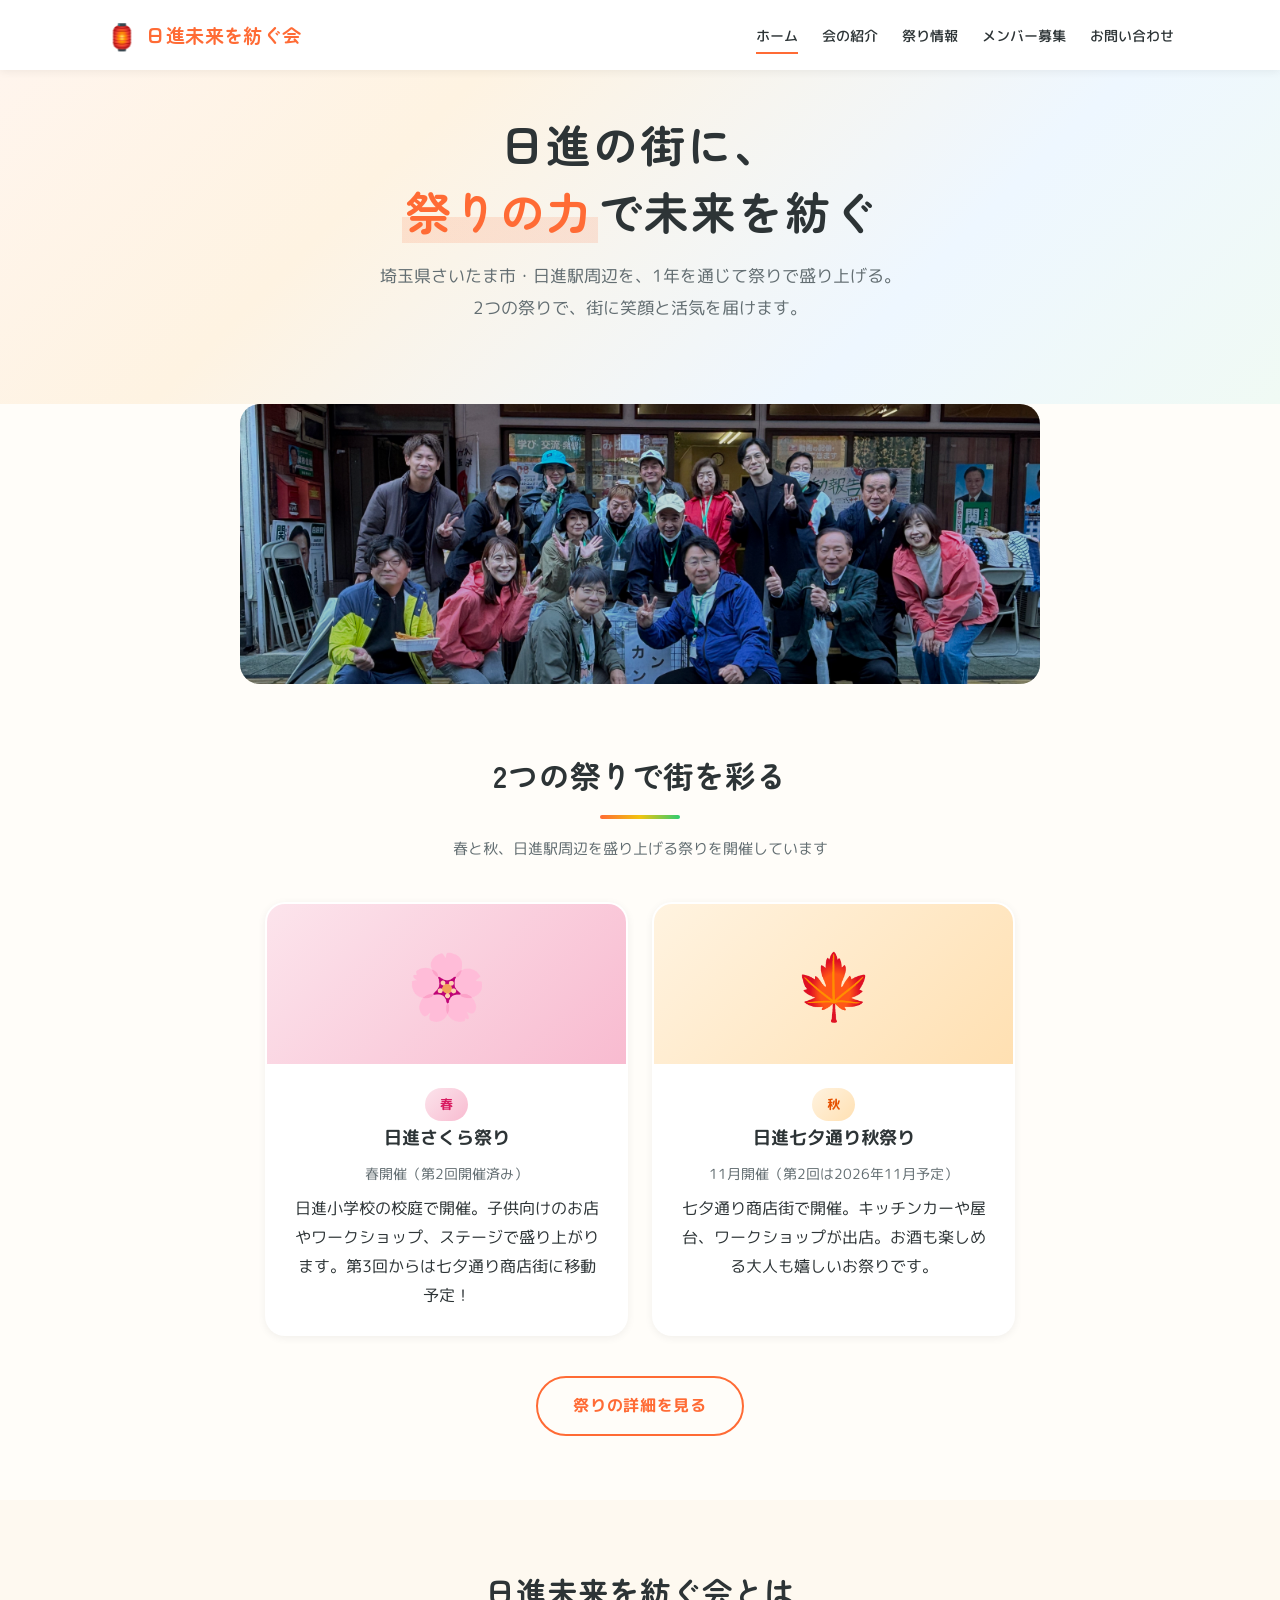
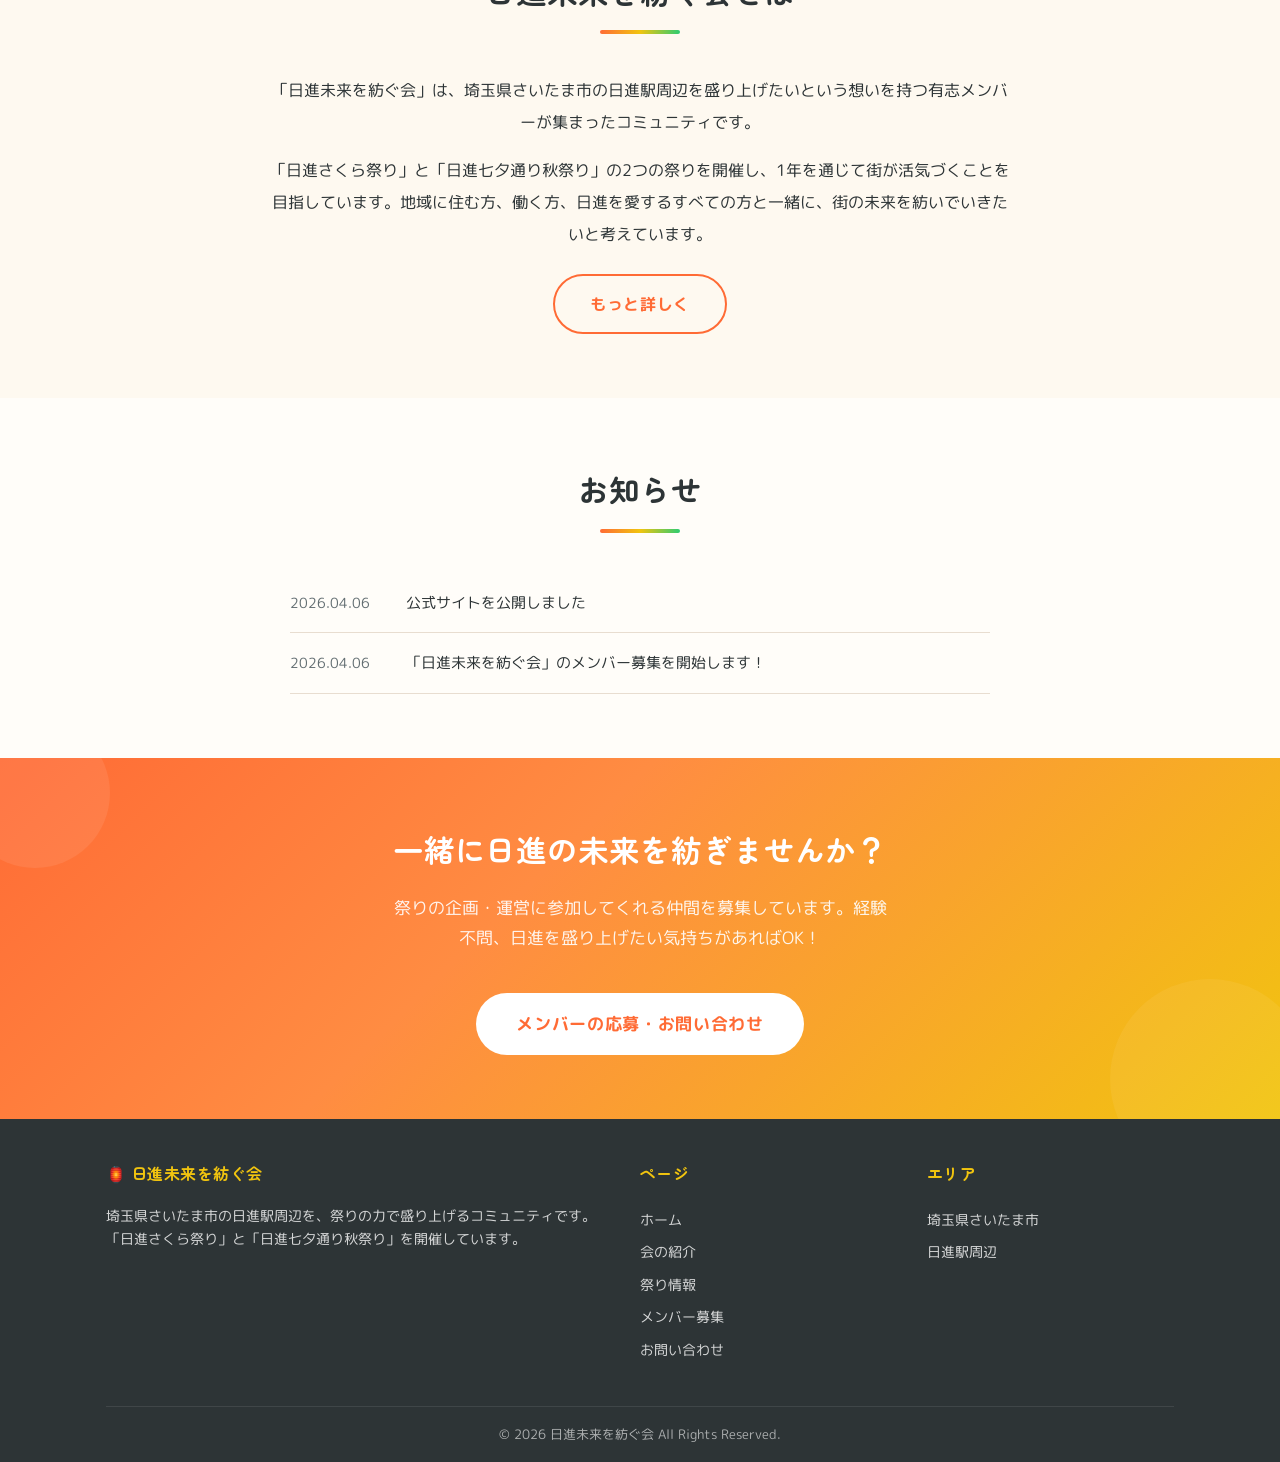
==== index.html @ 4e6a813a "初期版" ====
<!DOCTYPE html>
<html lang="ja">
<head>
  <meta charset="UTF-8">
  <meta name="viewport" content="width=device-width, initial-scale=1.0">
  <meta name="description" content="日進未来を紡ぐ会 - 埼玉県さいたま市日進駅周辺を祭りで盛り上げるコミュニティ。日進さくら祭り・日進七夕通り秋祭りを開催中。メンバー募集中！">
  <title>日進未来を紡ぐ会 | 祭りで街を盛り上げよう</title>
  <link rel="preconnect" href="https://fonts.googleapis.com">
  <link href="https://fonts.googleapis.com/css2?family=M+PLUS+Rounded+1c:wght@400;500;700;800&family=Zen+Maru+Gothic:wght@700&display=swap" rel="stylesheet">
  <link rel="stylesheet" href="css/style.css?v=7">
</head>
<body>

  <!-- ヘッダー -->
  <header class="header">
    <div class="header-inner">
      <a href="index.html" class="logo">
        <span class="logo-icon">🏮</span>
        <span>日進未来を紡ぐ会</span>
      </a>
      <button class="menu-toggle" onclick="document.querySelector('.nav').classList.toggle('open')" aria-label="メニュー">
        <span></span><span></span><span></span>
      </button>
      <nav class="nav">
        <ul class="nav-list">
          <li><a href="index.html" class="active">ホーム</a></li>
          <li><a href="about.html">会の紹介</a></li>
          <li><a href="festivals.html">祭り情報</a></li>
          <li><a href="join.html">メンバー募集</a></li>
          <li><a href="contact.html">お問い合わせ</a></li>
        </ul>
      </nav>
    </div>
  </header>

  <!-- ヒーロー -->
  <section class="hero">
    <div class="hero-text">
      <div class="container hero-content">
        <h1>日進の街に、<br><em>祭りの力</em>で未来を紡ぐ</h1>
        <p class="hero-description">
          埼玉県さいたま市・日進駅周辺を、1年を通じて祭りで盛り上げる。<br>
          2つの祭りで、街に笑顔と活気を届けます。
        </p>
        </div>
    </div>
    <div class="hero-image-wrapper">
      <img src="images/IMG_8781.jpeg" alt="日進未来を紡ぐ会のメンバー集合写真">
      <div class="hero-image-overlay"></div>
    </div>
  </section>

  <!-- 祭り紹介 -->
  <section class="section">
    <div class="container">
      <h2 class="section-title">2つの祭りで街を彩る</h2>
      <p class="section-subtitle">春と秋、日進駅周辺を盛り上げる祭りを開催しています</p>
      <div class="festivals-grid" style="grid-template-columns: repeat(2, 1fr); max-width: 750px; margin: 0 auto;">
        <div class="card festival-card">
          <div class="card-image" style="background: linear-gradient(135deg, #fce4ec, #f8bbd0);">🌸</div>
          <div class="card-body">
            <span class="tag tag-spring">春</span>
            <h3>日進さくら祭り</h3>
            <p class="festival-period">春開催（第2回開催済み）</p>
            <p>日進小学校の校庭で開催。子供向けのお店やワークショップ、ステージで盛り上がります。第3回からは七夕通り商店街に移動予定！</p>
          </div>
        </div>
        <div class="card festival-card">
          <div class="card-image" style="background: linear-gradient(135deg, #fff3e0, #ffe0b2);">🍁</div>
          <div class="card-body">
            <span class="tag tag-autumn">秋</span>
            <h3>日進七夕通り秋祭り</h3>
            <p class="festival-period">11月開催（第2回は2026年11月予定）</p>
            <p>七夕通り商店街で開催。キッチンカーや屋台、ワークショップが出店。お酒も楽しめる大人も嬉しいお祭りです。</p>
          </div>
        </div>
      </div>
      <div style="text-align: center; margin-top: var(--space-lg);">
        <a href="festivals.html" class="btn btn-outline">祭りの詳細を見る</a>
      </div>
    </div>
  </section>

  <!-- 会の紹介サマリー -->
  <section class="section section-alt">
    <div class="container">
      <h2 class="section-title">日進未来を紡ぐ会とは</h2>
      <div class="about-content" style="text-align: center;">
        <p>
          「日進未来を紡ぐ会」は、埼玉県さいたま市の日進駅周辺を盛り上げたいという想いを持つ有志メンバーが集まったコミュニティです。
        </p>
        <p>
          「日進さくら祭り」と「日進七夕通り秋祭り」の2つの祭りを開催し、1年を通じて街が活気づくことを目指しています。地域に住む方、働く方、日進を愛するすべての方と一緒に、街の未来を紡いでいきたいと考えています。
        </p>
        <div style="margin-top: var(--space-md);">
          <a href="about.html" class="btn btn-outline">もっと詳しく</a>
        </div>
      </div>
    </div>
  </section>

  <!-- お知らせ -->
  <section class="section">
    <div class="container">
      <h2 class="section-title">お知らせ</h2>
      <div class="news-list">
        <div class="news-item">
          <span class="news-date">2026.04.06</span>
          <span class="news-text">公式サイトを公開しました</span>
        </div>
        <div class="news-item">
          <span class="news-date">2026.04.06</span>
          <span class="news-text">「日進未来を紡ぐ会」のメンバー募集を開始します！</span>
        </div>
      </div>
    </div>
  </section>

  <!-- CTA -->
  <section class="cta-section">
    <div class="container">
      <h2>一緒に日進の未来を紡ぎませんか？</h2>
      <p>祭りの企画・運営に参加してくれる仲間を募集しています。経験不問、日進を盛り上げたい気持ちがあればOK！</p>
      <a href="https://forms.gle/bXw5ucu1r9WzK8cm6" target="_blank" class="btn btn-large">メンバーの応募・お問い合わせ</a>
    </div>
  </section>

  <!-- フッター -->
  <footer class="footer">
    <div class="footer-inner">
      <div class="footer-content">
        <div class="footer-about">
          <h4>🏮 日進未来を紡ぐ会</h4>
          <p>埼玉県さいたま市の日進駅周辺を、祭りの力で盛り上げるコミュニティです。「日進さくら祭り」と「日進七夕通り秋祭り」を開催しています。</p>
        </div>
        <div>
          <h4>ページ</h4>
          <div class="footer-links">
            <a href="index.html">ホーム</a>
            <a href="about.html">会の紹介</a>
            <a href="festivals.html">祭り情報</a>
            <a href="join.html">メンバー募集</a>
            <a href="contact.html">お問い合わせ</a>
          </div>
        </div>
        <div>
          <h4>エリア</h4>
          <div class="footer-links">
            <a href="#">埼玉県さいたま市</a>
            <a href="#">日進駅周辺</a>
          </div>
        </div>
      </div>
      <div class="footer-bottom">
        <p>&copy; 2026 日進未来を紡ぐ会 All Rights Reserved.</p>
      </div>
    </div>
  </footer>

</body>
</html>
---- css/style.css ----
/* ===================================
   日進未来を紡ぐ会 - 共通スタイルシート
   =================================== */

/* リセット & ベース */
*,
*::before,
*::after {
  margin: 0;
  padding: 0;
  box-sizing: border-box;
}

:root {
  /* カラーパレット - ポップ＆楽しい */
  --color-primary: #ff6b35;      /* ビビッドオレンジ */
  --color-primary-light: #fff0e8;
  --color-secondary: #2ecc71;    /* 元気なグリーン */
  --color-secondary-light: #e8f8ef;
  --color-accent: #3498db;       /* 明るいブルー */
  --color-accent-light: #ebf5fb;
  --color-warm: #f1c40f;         /* 元気イエロー */
  --color-spring: #ff8fb1;       /* 春ピンク */
  --color-summer: #45b7d1;       /* 夏ブルー */
  --color-autumn: #e67e22;       /* 秋オレンジ */
  --color-purple: #a855f7;       /* アクセントパープル */
  --color-text: #2d3436;
  --color-text-light: #636e72;
  --color-bg: #fffdf9;
  --color-bg-alt: #fef9f0;
  --color-white: #ffffff;
  --color-border: #e8ddd0;

  /* フォント - 丸ゴシックでやわらかく */
  --font-main: "M PLUS Rounded 1c", "Hiragino Maru Gothic Pro", sans-serif;
  --font-accent: "Zen Maru Gothic", "Hiragino Maru Gothic Pro", sans-serif;

  /* スペーシング */
  --space-xs: 0.5rem;
  --space-sm: 1rem;
  --space-md: 1.5rem;
  --space-lg: 2.5rem;
  --space-xl: 4rem;

  /* ボーダー */
  --radius-sm: 8px;
  --radius-md: 12px;
  --radius-lg: 20px;
  --radius-full: 9999px;

  /* シャドウ */
  --shadow-sm: 0 2px 8px rgba(0, 0, 0, 0.06);
  --shadow-md: 0 4px 16px rgba(0, 0, 0, 0.08);
  --shadow-lg: 0 8px 32px rgba(0, 0, 0, 0.1);

  /* レイアウト */
  --max-width: 1100px;
  --header-height: 70px;
}

html {
  font-size: 16px;
  scroll-behavior: smooth;
}

body {
  font-family: var(--font-main);
  color: var(--color-text);
  background-color: var(--color-bg);
  line-height: 1.8;
  min-height: 100vh;
  display: flex;
  flex-direction: column;
}

a {
  color: var(--color-primary);
  text-decoration: none;
  transition: color 0.2s;
}

a:hover {
  color: var(--color-secondary);
}

img {
  max-width: 100%;
  height: auto;
  display: block;
}

ul, ol {
  list-style: none;
}

/* ===================================
   ヘッダー
   =================================== */
.header {
  background: var(--color-white);
  box-shadow: var(--shadow-sm);
  position: sticky;
  top: 0;
  z-index: 100;
  height: var(--header-height);
}

.header-inner {
  max-width: var(--max-width);
  margin: 0 auto;
  padding: 0 var(--space-sm);
  display: flex;
  align-items: center;
  justify-content: space-between;
  height: 100%;
}

.logo {
  display: flex;
  align-items: center;
  gap: var(--space-xs);
  font-family: var(--font-accent);
  font-size: 1.2rem;
  font-weight: 700;
  color: var(--color-primary);
  text-decoration: none;
  letter-spacing: 0.02em;
}

.logo-icon {
  font-size: 1.6rem;
}

.nav-list {
  display: flex;
  gap: var(--space-md);
}

.nav-list a {
  color: var(--color-text);
  font-size: 0.9rem;
  font-weight: 500;
  padding: var(--space-xs) 0;
  position: relative;
}

.nav-list a::after {
  content: "";
  position: absolute;
  bottom: 0;
  left: 0;
  width: 0;
  height: 2px;
  background: var(--color-primary);
  transition: width 0.3s;
}

.nav-list a:hover::after,
.nav-list a.active::after {
  width: 100%;
}

.nav-list a:hover {
  color: var(--color-primary);
}

/* ハンバーガーメニュー */
.menu-toggle {
  display: none;
  background: none;
  border: none;
  cursor: pointer;
  padding: var(--space-xs);
}

.menu-toggle span {
  display: block;
  width: 24px;
  height: 2px;
  background: var(--color-text);
  margin: 6px 0;
  transition: all 0.3s;
}

/* ===================================
   フッター
   =================================== */
.footer {
  background: var(--color-text);
  color: var(--color-white);
  margin-top: auto;
  padding: var(--space-lg) 0 var(--space-sm);
}

.footer-inner {
  max-width: var(--max-width);
  margin: 0 auto;
  padding: 0 var(--space-sm);
}

.footer-content {
  display: grid;
  grid-template-columns: 2fr 1fr 1fr;
  gap: var(--space-lg);
  margin-bottom: var(--space-lg);
}

.footer-about p {
  font-size: 0.85rem;
  line-height: 1.7;
  opacity: 0.8;
  margin-top: var(--space-xs);
}

.footer h4 {
  font-family: var(--font-accent);
  font-size: 1rem;
  margin-bottom: var(--space-sm);
  color: var(--color-warm);
  letter-spacing: 0.03em;
}

.footer-links a {
  display: block;
  color: var(--color-white);
  opacity: 0.8;
  font-size: 0.85rem;
  padding: 4px 0;
}

.footer-links a:hover {
  opacity: 1;
  color: var(--color-warm);
}

.footer-bottom {
  border-top: 1px solid rgba(255, 255, 255, 0.15);
  padding-top: var(--space-sm);
  text-align: center;
  font-size: 0.8rem;
  opacity: 0.6;
}

/* ===================================
   共通コンポーネント
   =================================== */

/* コンテナ */
.container {
  max-width: var(--max-width);
  margin: 0 auto;
  padding: 0 var(--space-sm);
}

/* セクション */
.section {
  padding: var(--space-xl) 0;
}

.section-alt {
  background: var(--color-bg-alt);
}

/* セクションタイトル */
.section-title {
  font-family: var(--font-accent);
  font-size: 1.9rem;
  font-weight: 700;
  text-align: center;
  margin-bottom: var(--space-lg);
  position: relative;
  padding-bottom: var(--space-sm);
  color: var(--color-text);
  letter-spacing: 0.03em;
}

.section-title::after {
  content: "";
  position: absolute;
  bottom: 0;
  left: 50%;
  transform: translateX(-50%);
  width: 80px;
  height: 4px;
  background: linear-gradient(90deg, var(--color-primary), var(--color-warm), var(--color-secondary));
  border-radius: var(--radius-full);
}

.section-subtitle {
  text-align: center;
  color: var(--color-text-light);
  margin-top: calc(-1 * var(--space-md));
  margin-bottom: var(--space-lg);
  font-size: 0.95rem;
}

/* ボタン */
.btn {
  display: inline-block;
  padding: 0.85rem 2.2rem;
  border-radius: var(--radius-full);
  font-family: var(--font-main);
  font-weight: 700;
  font-size: 1rem;
  text-align: center;
  cursor: pointer;
  transition: all 0.3s;
  border: none;
  text-decoration: none;
  letter-spacing: 0.04em;
}

.btn-primary {
  background: linear-gradient(135deg, var(--color-primary), #ff8c42);
  color: var(--color-white);
  box-shadow: 0 4px 15px rgba(255, 107, 53, 0.3);
}

.btn-primary:hover {
  background: linear-gradient(135deg, #e55a2b, var(--color-primary));
  color: var(--color-white);
  transform: translateY(-3px);
  box-shadow: 0 6px 20px rgba(255, 107, 53, 0.4);
}

.btn-outline {
  background: transparent;
  color: var(--color-primary);
  border: 2px solid var(--color-primary);
}

.btn-outline:hover {
  background: var(--color-primary);
  color: var(--color-white);
  transform: translateY(-2px);
}

.btn-large {
  padding: 1rem 2.5rem;
  font-size: 1.05rem;
}

/* カード */
.card {
  background: var(--color-white);
  border-radius: var(--radius-lg);
  box-shadow: var(--shadow-sm);
  overflow: hidden;
  transition: transform 0.3s, box-shadow 0.3s;
  border: 2px solid transparent;
}

.card:hover {
  transform: translateY(-6px) rotate(-0.5deg);
  box-shadow: 0 8px 30px rgba(255, 107, 53, 0.15);
  border-color: var(--color-primary-light);
}

.card-body {
  padding: var(--space-md);
}

.card-image {
  width: 100%;
  height: 200px;
  object-fit: cover;
  background: var(--color-bg-alt);
  display: flex;
  align-items: center;
  justify-content: center;
  font-size: 3rem;
}

/* タグ */
.tag {
  display: inline-block;
  padding: 0.3rem 0.9rem;
  border-radius: var(--radius-full);
  font-size: 0.8rem;
  font-weight: 700;
  letter-spacing: 0.05em;
}

.tag-spring {
  background: linear-gradient(135deg, #fce4ec, #f8bbd0);
  color: #d81b60;
}

.tag-summer {
  background: linear-gradient(135deg, #e0f7fa, #b2ebf2);
  color: #00838f;
}

.tag-autumn {
  background: linear-gradient(135deg, #fff3e0, #ffe0b2);
  color: #e65100;
}

/* ===================================
   ヒーローセクション
   =================================== */
.hero {
  text-align: center;
  position: relative;
  overflow: hidden;
}

.hero-image-wrapper {
  position: relative;
  max-width: 800px;
  margin: 0 auto;
  height: 280px;
  overflow: hidden;
  border-radius: var(--radius-lg);
}

.hero-image-wrapper img {
  width: 100%;
  height: 100%;
  object-fit: cover;
  object-position: center 40%;
}

.hero-image-overlay {
  position: absolute;
  inset: 0;
  background: linear-gradient(
    180deg,
    rgba(0, 0, 0, 0.1) 0%,
    rgba(0, 0, 0, 0.25) 100%
  );
}

.hero-text {
  background: linear-gradient(135deg, #fff5ed 0%, #fef3e2 30%, #eef7ff 70%, #f0faf4 100%);
  padding: var(--space-lg) 0;
  position: relative;
}

.hero-content {
  position: relative;
  z-index: 1;
  width: 100%;
}

.hero-badge {
  display: inline-block;
  background: var(--color-white);
  padding: 0.4rem 1.2rem;
  border-radius: var(--radius-full);
  font-size: 0.85rem;
  font-weight: 600;
  color: var(--color-primary);
  margin-bottom: var(--space-md);
  box-shadow: var(--shadow-sm);
}

.hero h1 {
  font-family: var(--font-accent);
  font-size: 2.8rem;
  font-weight: 700;
  line-height: 1.5;
  margin-bottom: var(--space-sm);
  color: var(--color-text);
  letter-spacing: 0.04em;
}

.hero h1 em {
  font-style: normal;
  color: var(--color-primary);
  background: linear-gradient(transparent 60%, rgba(255, 107, 53, 0.15) 60%);
  padding: 0 0.1em;
}

.hero-description {
  font-size: 1.05rem;
  color: var(--color-text-light);
  max-width: 600px;
  margin: 0 auto var(--space-lg);
  line-height: 1.9;
}

.hero-actions {
  display: flex;
  gap: var(--space-sm);
  justify-content: center;
  flex-wrap: wrap;
}

.hero-btn-outline {
  background: transparent;
  color: var(--color-primary);
  border: 2px solid var(--color-primary);
}

.hero-btn-outline:hover {
  background: var(--color-primary);
  color: var(--color-white);
  transform: translateY(-2px);
}

/* ===================================
   祭りカード
   =================================== */
.festivals-grid {
  display: grid;
  grid-template-columns: repeat(3, 1fr);
  gap: var(--space-md);
}

.festival-card {
  text-align: center;
}

.festival-card .card-image {
  height: 160px;
  font-size: 4rem;
}

.festival-card h3 {
  font-size: 1.15rem;
  margin-bottom: var(--space-xs);
}

.festival-card .festival-period {
  font-size: 0.85rem;
  color: var(--color-text-light);
  margin-bottom: var(--space-xs);
}

/* ===================================
   お知らせ
   =================================== */
.news-list {
  max-width: 700px;
  margin: 0 auto;
}

.news-item {
  display: flex;
  gap: var(--space-sm);
  padding: var(--space-sm) 0;
  border-bottom: 1px solid var(--color-border);
  align-items: baseline;
}

.news-date {
  font-size: 0.85rem;
  color: var(--color-text-light);
  white-space: nowrap;
  min-width: 100px;
}

.news-text {
  font-size: 0.95rem;
}

/* ===================================
   CTA セクション
   =================================== */
.cta-section {
  background: linear-gradient(135deg, var(--color-primary) 0%, #ff8c42 40%, var(--color-warm) 100%);
  padding: var(--space-xl) 0;
  text-align: center;
  color: var(--color-white);
  position: relative;
  overflow: hidden;
}

.cta-section::before {
  content: "";
  position: absolute;
  top: -40px;
  left: -40px;
  width: 150px;
  height: 150px;
  background: rgba(255, 255, 255, 0.08);
  border-radius: 50%;
}

.cta-section::after {
  content: "";
  position: absolute;
  bottom: -60px;
  right: -30px;
  width: 200px;
  height: 200px;
  background: rgba(255, 255, 255, 0.06);
  border-radius: 50%;
}

.cta-section h2 {
  font-family: var(--font-accent);
  font-size: 1.9rem;
  margin-bottom: var(--space-sm);
  letter-spacing: 0.03em;
}

.cta-section p {
  font-size: 1.05rem;
  opacity: 0.9;
  margin-bottom: var(--space-lg);
  max-width: 500px;
  margin-left: auto;
  margin-right: auto;
}

.cta-section .btn {
  background: var(--color-white);
  color: var(--color-primary);
}

.cta-section .btn:hover {
  transform: translateY(-2px);
  box-shadow: var(--shadow-lg);
}

/* ===================================
   ページヘッダー（下層ページ共通）
   =================================== */
.page-header {
  background: linear-gradient(135deg, var(--color-primary-light) 0%, var(--color-accent-light) 100%);
  padding: var(--space-lg) 0;
  text-align: center;
}

.page-header h1 {
  font-family: var(--font-accent);
  font-size: 2rem;
  margin-bottom: var(--space-xs);
}

.page-header p {
  color: var(--color-text-light);
  font-size: 0.95rem;
}

/* ===================================
   Aboutページ
   =================================== */
.vision-grid {
  display: grid;
  grid-template-columns: repeat(3, 1fr);
  gap: var(--space-md);
}

.vision-item {
  text-align: center;
  padding: var(--space-md);
}

.vision-icon {
  font-size: 2.5rem;
  margin-bottom: var(--space-sm);
}

.vision-item h3 {
  font-size: 1.1rem;
  margin-bottom: var(--space-xs);
  color: var(--color-primary);
}

.about-content {
  max-width: 750px;
  margin: 0 auto;
}

.about-content p {
  margin-bottom: var(--space-sm);
  line-height: 2;
}

.info-table {
  width: 100%;
  border-collapse: collapse;
  margin-top: var(--space-sm);
}

.info-table th,
.info-table td {
  padding: var(--space-sm);
  border-bottom: 1px solid var(--color-border);
  text-align: left;
  font-size: 0.95rem;
}

.info-table th {
  width: 140px;
  background: var(--color-bg-alt);
  font-weight: 600;
  color: var(--color-primary);
  border-radius: var(--radius-sm) 0 0 var(--radius-sm);
}

/* ===================================
   Festivalsページ
   =================================== */
.festival-detail {
  display: grid;
  grid-template-columns: 1fr 1fr;
  gap: var(--space-lg);
  align-items: center;
  margin-bottom: var(--space-xl);
}

.festival-detail:nth-child(even) {
  direction: rtl;
}

.festival-detail:nth-child(even) > * {
  direction: ltr;
}

.festival-visual {
  background: var(--color-bg-alt);
  border-radius: var(--radius-lg);
  height: 280px;
  display: flex;
  align-items: center;
  justify-content: center;
  font-size: 5rem;
}

.festival-info h3 {
  font-family: var(--font-accent);
  font-size: 1.5rem;
  margin-bottom: var(--space-xs);
}

.festival-info .festival-period {
  color: var(--color-text-light);
  font-size: 0.9rem;
  margin-bottom: var(--space-sm);
}

.festival-info p {
  line-height: 1.9;
  margin-bottom: var(--space-sm);
}

.festival-status {
  display: inline-block;
  padding: 0.3rem 1rem;
  border-radius: var(--radius-full);
  font-size: 0.8rem;
  font-weight: 600;
}

.status-planning {
  background: #fff3e0;
  color: #e65100;
}

.status-active {
  background: #e8f5e9;
  color: #2e7d32;
}

/* タイムライン */
.timeline {
  max-width: 700px;
  margin: 0 auto;
  position: relative;
}

.timeline::before {
  content: "";
  position: absolute;
  left: 20px;
  top: 0;
  bottom: 0;
  width: 3px;
  background: var(--color-border);
  border-radius: var(--radius-full);
}

.timeline-item {
  display: flex;
  gap: var(--space-md);
  margin-bottom: var(--space-md);
  position: relative;
}

.timeline-dot {
  width: 42px;
  height: 42px;
  border-radius: 50%;
  display: flex;
  align-items: center;
  justify-content: center;
  font-size: 1.2rem;
  flex-shrink: 0;
  position: relative;
  z-index: 1;
}

.timeline-content {
  background: var(--color-white);
  padding: var(--space-sm) var(--space-md);
  border-radius: var(--radius-md);
  box-shadow: var(--shadow-sm);
  flex-grow: 1;
}

.timeline-content h4 {
  font-size: 1rem;
  margin-bottom: 0.25rem;
}

.timeline-content p {
  font-size: 0.9rem;
  color: var(--color-text-light);
}

/* ===================================
   Joinページ
   =================================== */
.benefits-grid {
  display: grid;
  grid-template-columns: repeat(3, 1fr);
  gap: var(--space-md);
}

.benefit-card {
  text-align: center;
  padding: var(--space-lg) var(--space-md);
  background: var(--color-white);
  border-radius: var(--radius-md);
  box-shadow: var(--shadow-sm);
}

.benefit-icon {
  font-size: 2.5rem;
  margin-bottom: var(--space-sm);
}

.benefit-card h3 {
  font-size: 1.05rem;
  margin-bottom: var(--space-xs);
  color: var(--color-primary);
}

.benefit-card p {
  font-size: 0.9rem;
  color: var(--color-text-light);
}

.join-info {
  max-width: 700px;
  margin: 0 auto;
}

.join-info-item {
  display: flex;
  gap: var(--space-sm);
  margin-bottom: var(--space-md);
  align-items: flex-start;
}

.join-info-icon {
  font-size: 1.5rem;
  flex-shrink: 0;
  width: 40px;
  text-align: center;
}

.join-info-item h4 {
  font-size: 1rem;
  margin-bottom: 0.25rem;
}

.join-info-item p {
  font-size: 0.9rem;
  color: var(--color-text-light);
}

.form-placeholder {
  background: var(--color-bg-alt);
  border: 2px dashed var(--color-border);
  border-radius: var(--radius-md);
  padding: var(--space-xl) var(--space-md);
  text-align: center;
  max-width: 700px;
  margin: 0 auto;
}

.form-placeholder p {
  color: var(--color-text-light);
  font-size: 0.95rem;
}

/* ===================================
   Contactページ
   =================================== */
.contact-grid {
  display: grid;
  grid-template-columns: 1fr 1fr;
  gap: var(--space-lg);
  max-width: 800px;
  margin: 0 auto;
}

.contact-info-card {
  background: var(--color-white);
  padding: var(--space-lg);
  border-radius: var(--radius-md);
  box-shadow: var(--shadow-sm);
}

.contact-info-card h3 {
  font-size: 1.1rem;
  margin-bottom: var(--space-sm);
  color: var(--color-primary);
}

.contact-item {
  display: flex;
  gap: var(--space-xs);
  margin-bottom: var(--space-sm);
  align-items: center;
  font-size: 0.95rem;
}

.contact-item span:first-child {
  font-size: 1.2rem;
}

/* ===================================
   レスポンシブ
   =================================== */
@media (max-width: 768px) {
  :root {
    --space-xl: 2.5rem;
  }

  /* ハンバーガーメニュー表示 */
  .menu-toggle {
    display: block;
  }

  .nav {
    display: none;
    position: absolute;
    top: var(--header-height);
    left: 0;
    right: 0;
    background: var(--color-white);
    box-shadow: var(--shadow-md);
    padding: var(--space-sm);
  }

  .nav.open {
    display: block;
  }

  .nav-list {
    flex-direction: column;
    gap: 0;
  }

  .nav-list a {
    display: block;
    padding: var(--space-sm);
    border-bottom: 1px solid var(--color-border);
  }

  .nav-list a::after {
    display: none;
  }

  /* ヒーロー */
  .hero-image-wrapper {
    height: 280px;
  }

  .hero h1 {
    font-size: 1.8rem;
  }

  .hero-description {
    font-size: 0.95rem;
  }

  .hero-actions {
    flex-direction: column;
    align-items: center;
  }

  /* グリッド */
  .festivals-grid,
  .vision-grid,
  .benefits-grid {
    grid-template-columns: 1fr;
    gap: var(--space-sm);
  }

  .festival-detail {
    grid-template-columns: 1fr;
  }

  .festival-detail:nth-child(even) {
    direction: ltr;
  }

  .festival-visual {
    height: 200px;
  }

  /* フッター */
  .footer-content {
    grid-template-columns: 1fr;
    gap: var(--space-md);
  }

  /* ニュース */
  .news-item {
    flex-direction: column;
    gap: 0.25rem;
  }

  /* Contact */
  .contact-grid {
    grid-template-columns: 1fr;
  }

  /* セクションタイトル */
  .section-title {
    font-size: 1.5rem;
  }

  .page-header h1 {
    font-size: 1.6rem;
  }
}

@media (max-width: 480px) {
  html {
    font-size: 15px;
  }

  .hero h1 {
    font-size: 1.5rem;
  }
}
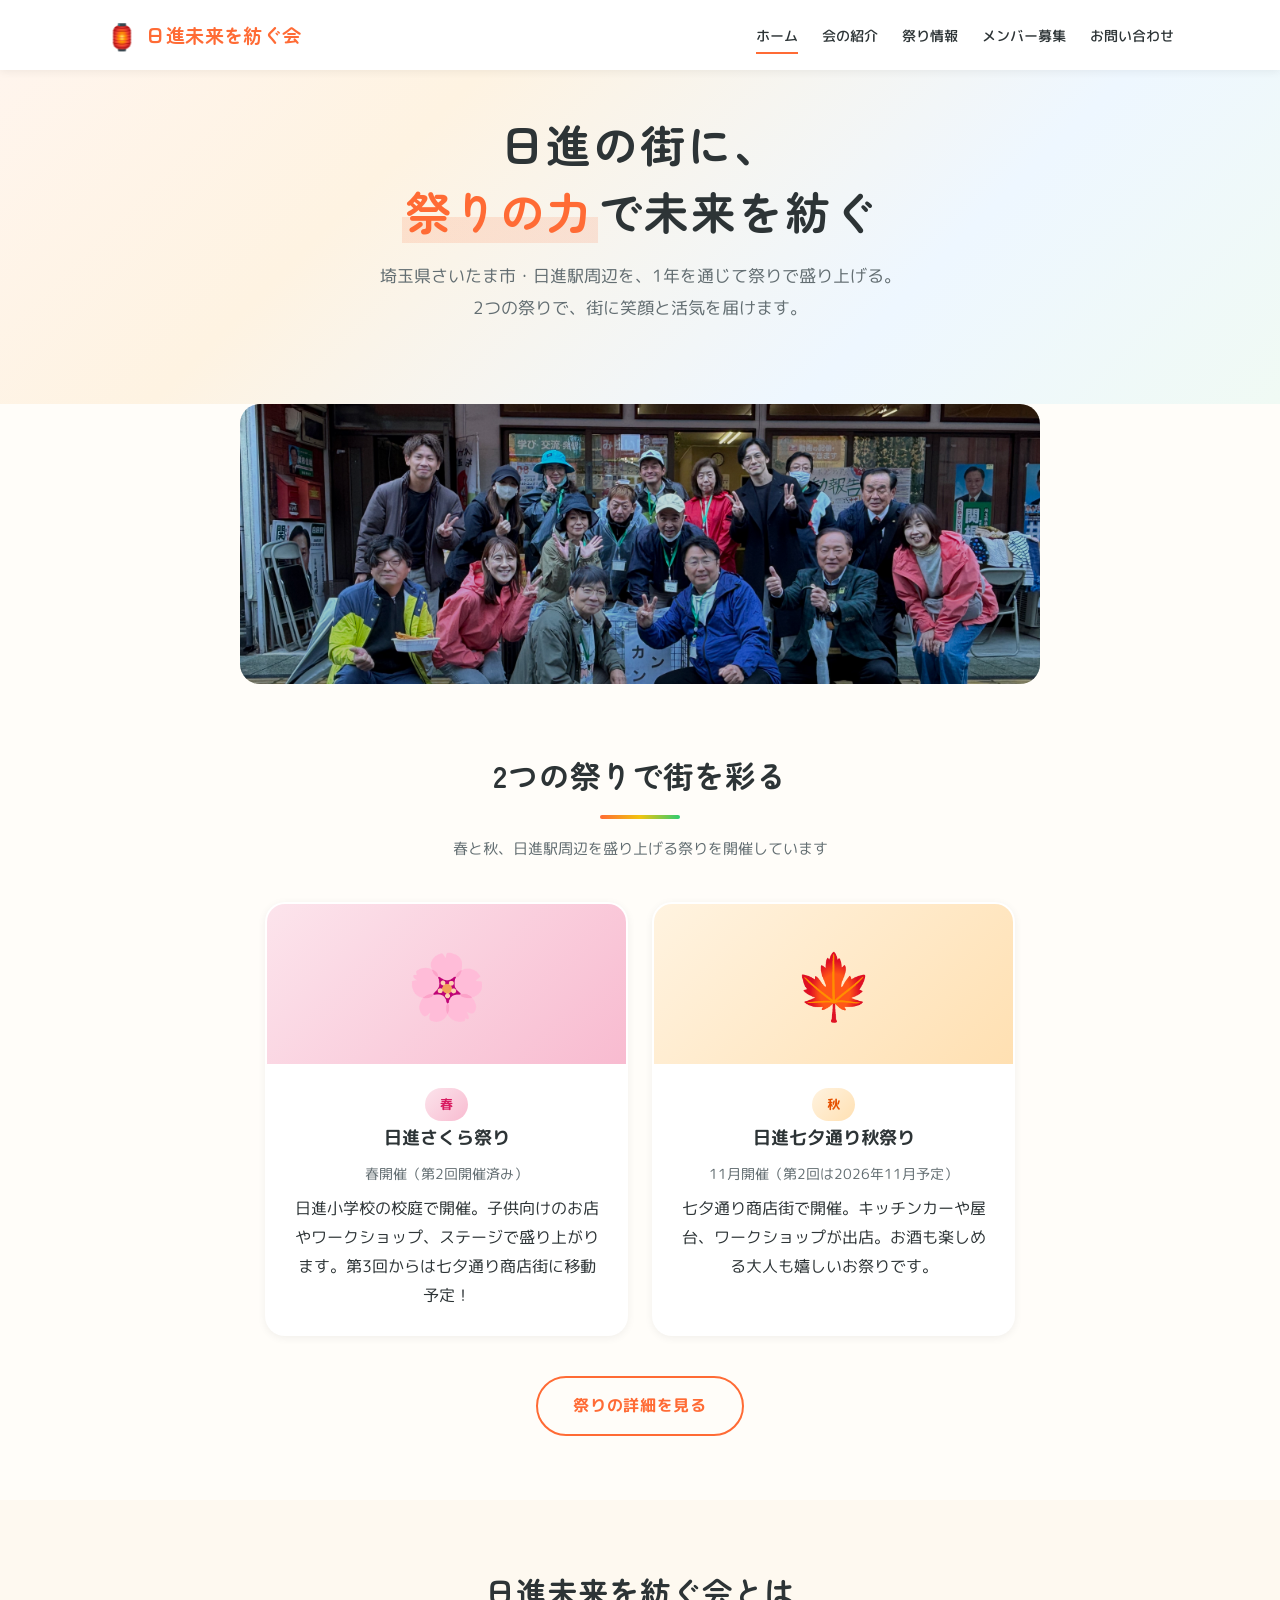
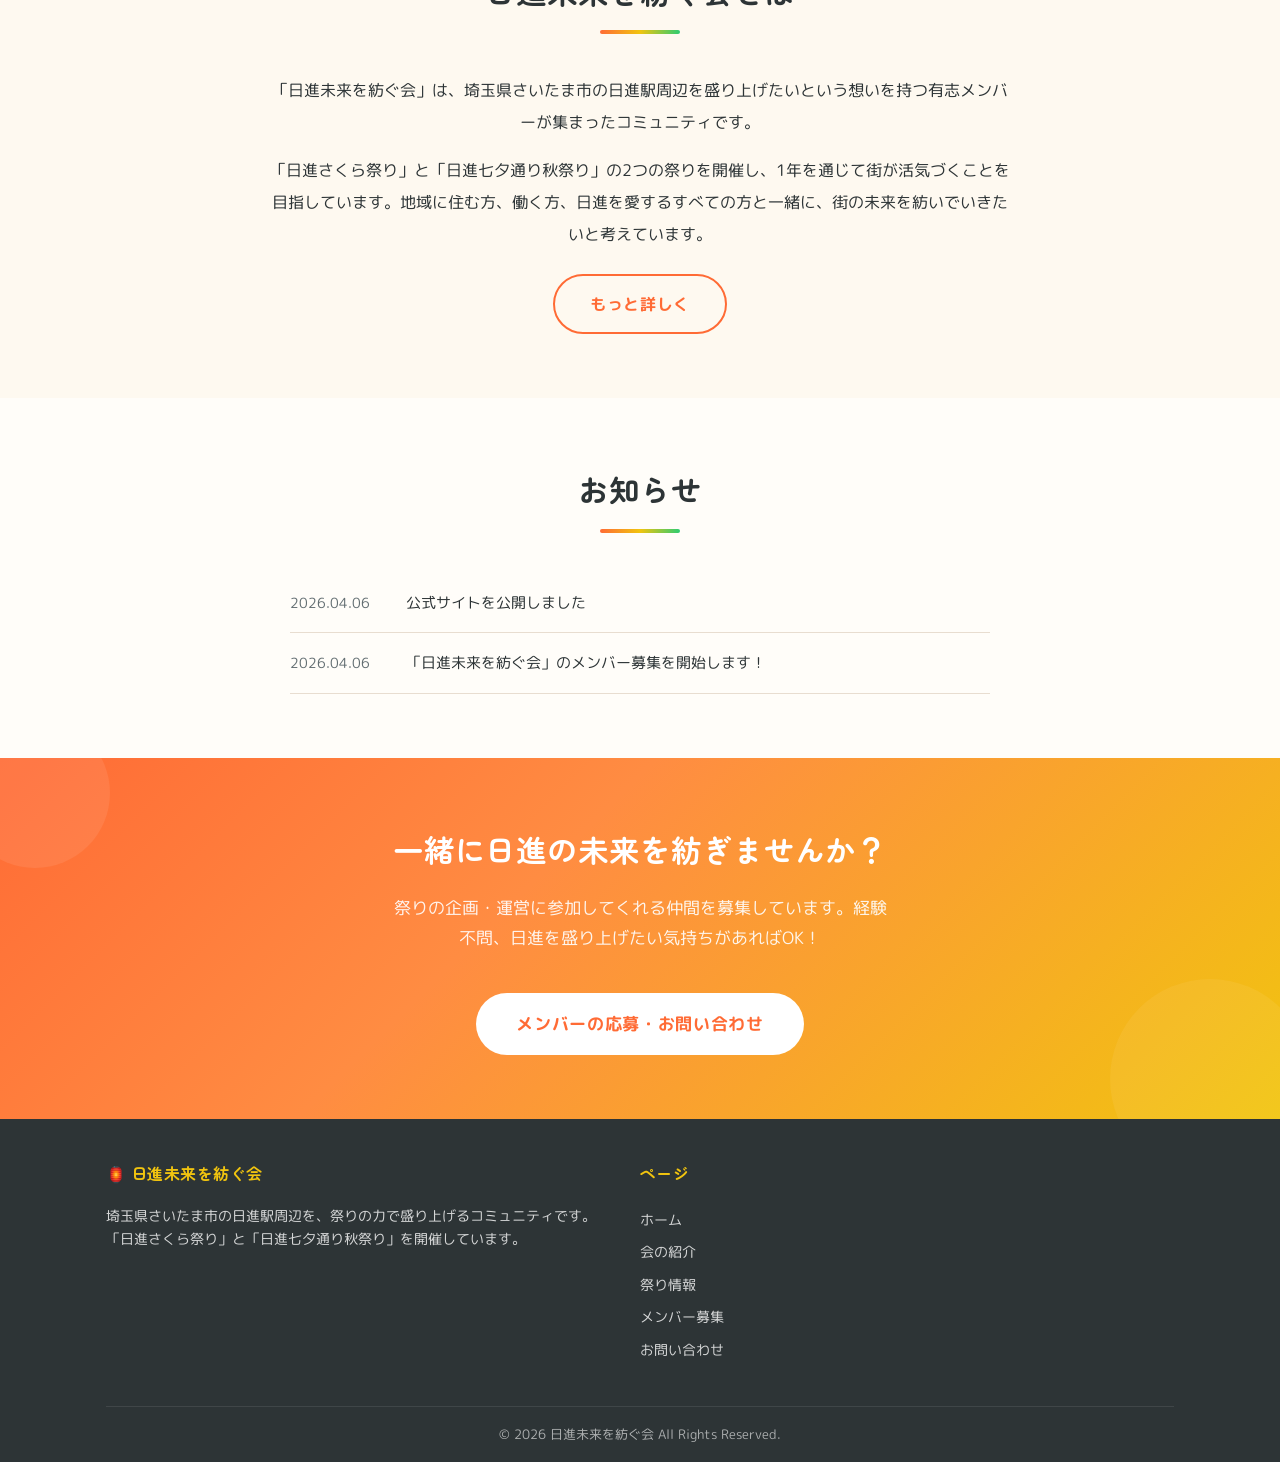
==== commit 199be4f3: "フッターからエリアセクションを削除 Co-Authored-By: Claude Opus 4.6 (1M context) <noreply@anthropic.com>" ====
--- a/index.html
+++ b/index.html
@@ -143,13 +143,6 @@
             <a href="contact.html">お問い合わせ</a>
           </div>
         </div>
-        <div>
-          <h4>エリア</h4>
-          <div class="footer-links">
-            <a href="#">埼玉県さいたま市</a>
-            <a href="#">日進駅周辺</a>
-          </div>
-        </div>
       </div>
       <div class="footer-bottom">
         <p>&copy; 2026 日進未来を紡ぐ会 All Rights Reserved.</p>
